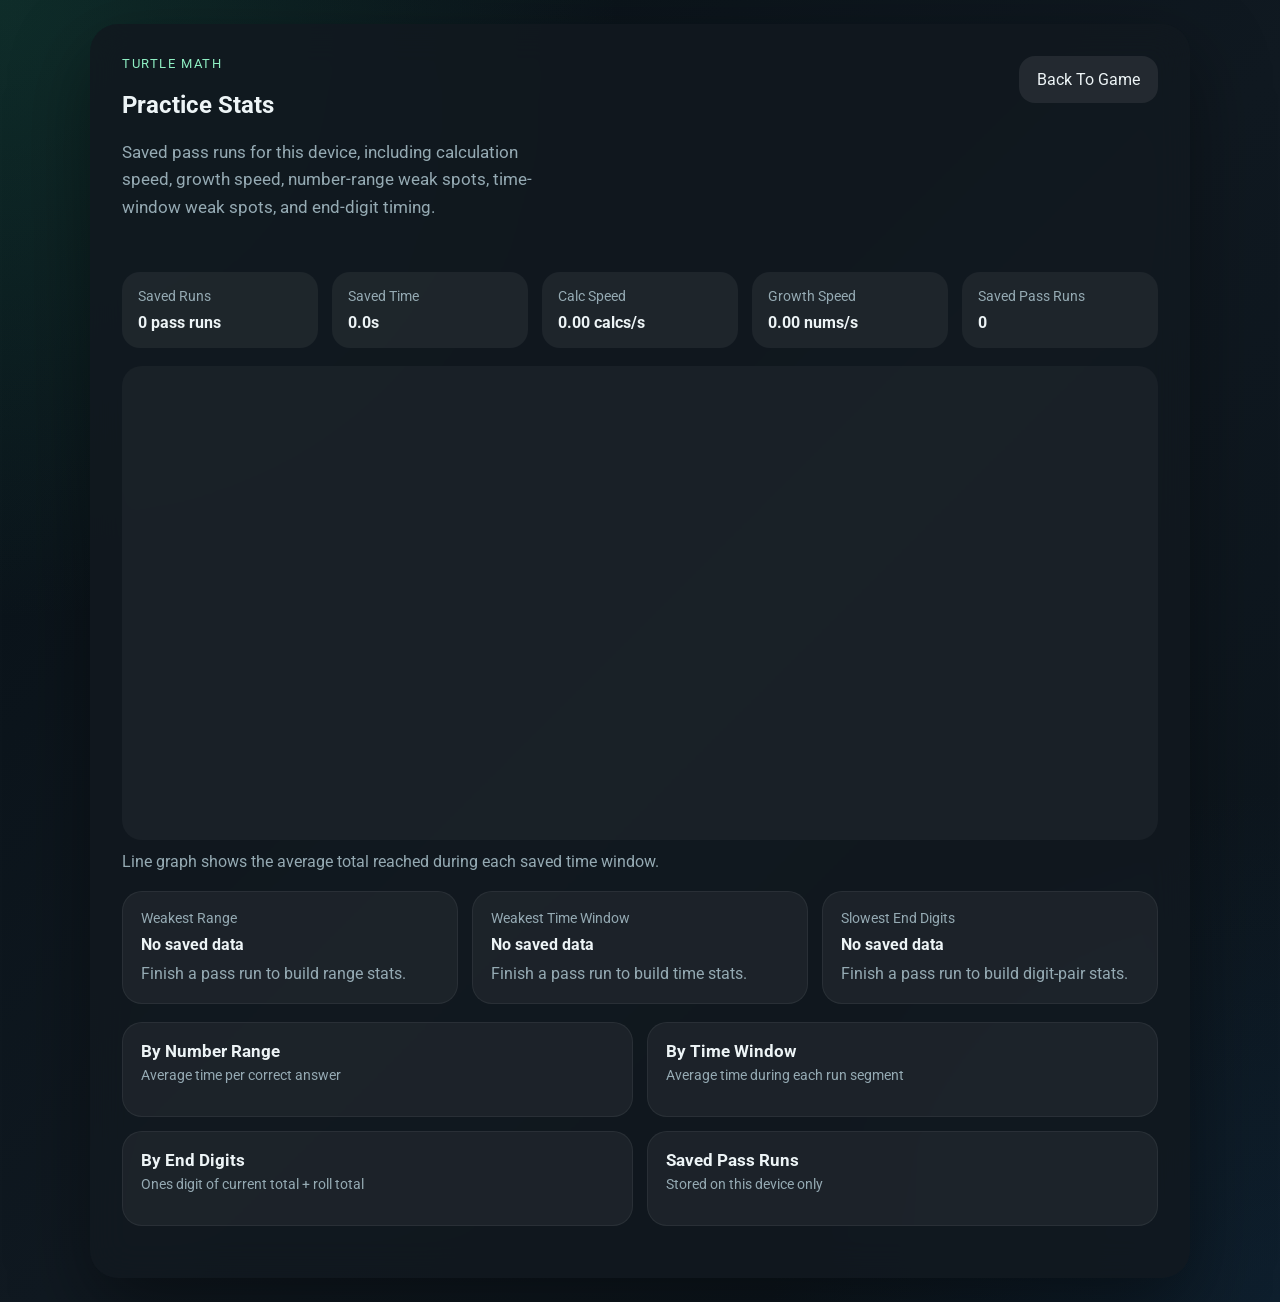
==== stats.html @ 2360abf2 "statistic and setting polished" ====
<!DOCTYPE html>
<html lang="en">
  <head>
    <meta charset="UTF-8" />
    <meta name="viewport" content="width=device-width, initial-scale=1.0" />
    <title>Turtle Math Stats</title>
    <link rel="preconnect" href="https://fonts.googleapis.com" />
    <link rel="preconnect" href="https://fonts.gstatic.com" crossorigin />
    <link
      href="https://fonts.googleapis.com/css2?family=Roboto:wght@400;500;700&display=swap"
      rel="stylesheet"
    />
    <link rel="stylesheet" href="styles.css" />
  </head>
  <body>
    <main class="app-shell app-shell-top">
      <section class="panel stats-page-panel">
        <div class="stats-page-header">
          <div>
            <p class="eyebrow">Turtle Math</p>
            <h1>Practice Stats</h1>
            <p class="intro">
              Saved pass runs for this device, including calculation speed, growth speed,
              number-range weak spots, time-window weak spots, and end-digit timing.
            </p>
          </div>
          <div class="button-row">
            <a class="secondary-button stats-link-button" href="index.html">Back To Game</a>
          </div>
        </div>

        <div class="score-grid">
          <div class="score-chip">
            <span class="status-label" id="score-target-label">Saved Runs</span>
            <strong id="score-target">0 pass runs</strong>
          </div>
          <div class="score-chip">
            <span class="status-label" id="score-time-label">Saved Time</span>
            <strong id="score-time">0.0s</strong>
          </div>
          <div class="score-chip">
            <span class="status-label">Calc Speed</span>
            <strong id="score-calc-speed">0.00 calcs/s</strong>
          </div>
          <div class="score-chip">
            <span class="status-label">Growth Speed</span>
            <strong id="score-growth-speed">0.00 nums/s</strong>
          </div>
          <div class="score-chip">
            <span class="status-label">Saved Pass Runs</span>
            <strong id="score-pass-runs">0</strong>
          </div>
        </div>

        <div class="graph-wrap">
          <canvas id="speed-chart" width="720" height="320"></canvas>
        </div>
        <p class="graph-caption" id="graph-caption">
          Line graph shows the average total reached during each saved time window.
        </p>

        <div class="insight-grid">
          <div class="insight-card">
            <span class="status-label">Weakest Range</span>
            <strong id="weakest-range">No saved data</strong>
            <p id="weakest-range-detail">Finish a pass run to build range stats.</p>
          </div>
          <div class="insight-card">
            <span class="status-label">Weakest Time Window</span>
            <strong id="weakest-time-window">No saved data</strong>
            <p id="weakest-time-window-detail">Finish a pass run to build time stats.</p>
          </div>
          <div class="insight-card">
            <span class="status-label">Slowest End Digits</span>
            <strong id="weakest-digit-pair">No saved data</strong>
            <p id="weakest-digit-pair-detail">Finish a pass run to build digit-pair stats.</p>
          </div>
        </div>

        <div class="stats-detail-grid">
          <section class="stats-card">
            <div class="stats-card-header">
              <h3>By Number Range</h3>
              <span class="status-label">Average time per correct answer</span>
            </div>
            <div class="stats-table" id="range-stats-table"></div>
          </section>
          <section class="stats-card">
            <div class="stats-card-header">
              <h3>By Time Window</h3>
              <span class="status-label">Average time during each run segment</span>
            </div>
            <div class="stats-table" id="time-stats-table"></div>
          </section>
          <section class="stats-card">
            <div class="stats-card-header">
              <h3>By End Digits</h3>
              <span class="status-label">Ones digit of current total + roll total</span>
            </div>
            <div class="stats-table" id="digit-stats-table"></div>
          </section>
          <section class="stats-card">
            <div class="stats-card-header">
              <h3>Saved Pass Runs</h3>
              <span class="status-label">Stored on this device only</span>
            </div>
            <div class="stats-table" id="saved-runs-table"></div>
          </section>
        </div>
      </section>
    </main>

    <script src="script.js"></script>
  </body>
</html>
---- styles.css ----
:root {
  --bg: #0b1116;
  --panel: rgba(18, 25, 31, 0.88);
  --panel-soft: rgba(25, 35, 43, 0.9);
  --text: #edf4f6;
  --muted: #95aab3;
  --accent: #2fcf8f;
  --accent-dark: #12855a;
  --accent-soft: rgba(47, 207, 143, 0.16);
  --button-text: #08120d;
  --success: #63f4b0;
  --error: #ff7777;
  --shadow: 0 28px 80px rgba(0, 0, 0, 0.42);
}

* {
  box-sizing: border-box;
}

body {
  margin: 0;
  min-height: 100vh;
  font-family: "Roboto", sans-serif;
  color: var(--text);
  background:
    radial-gradient(circle at top left, rgba(46, 160, 120, 0.2), transparent 34%),
    radial-gradient(circle at bottom right, rgba(24, 65, 103, 0.24), transparent 28%),
    linear-gradient(135deg, #071016 0%, #101921 52%, #0b141b 100%);
}

body::before {
  content: "";
  position: fixed;
  inset: -20%;
  opacity: 0;
  pointer-events: none;
  background-image: url("turtle_headphone.png");
  background-repeat: repeat;
  background-size: 220px auto;
  background-position: 0 0;
  transform: translate3d(0, 0, 0) rotate(-18deg) scale(1.1);
  transition: opacity 220ms ease;
  will-change: transform;
  z-index: 0;
}

.app-shell {
  width: min(1100px, calc(100vw - 32px));
  margin: 0 auto;
  padding: 24px 0;
  min-height: 100vh;
  display: flex;
  align-items: center;
  position: relative;
  z-index: 1;
}

.app-shell-top {
  align-items: flex-start;
}

.panel {
  width: 100%;
  background: var(--panel);
  border-radius: 28px;
  box-shadow: var(--shadow);
  backdrop-filter: blur(18px);
}

.mode-panel {
  display: grid;
  grid-template-columns: 1.1fr 0.9fr;
  gap: 24px;
  padding: 32px;
  align-items: center;
}

.panel-copy h1 {
  margin: 0 0 12px;
  font-size: clamp(2.2rem, 4vw, 4rem);
  line-height: 0.95;
}

.eyebrow {
  margin: 0 0 10px;
  letter-spacing: 0.12em;
  text-transform: uppercase;
  color: #8eeec2;
  font-size: 0.82rem;
}

.intro {
  margin: 0 0 28px;
  max-width: 42ch;
  font-size: 1.08rem;
  line-height: 1.6;
  color: var(--muted);
}

.settings-panel {
  margin-top: 20px;
  margin-bottom: 20px;
  padding: 18px 20px;
  border-radius: 22px;
  background: linear-gradient(135deg, rgba(255, 255, 255, 0.05), rgba(47, 207, 143, 0.06));
  border: 1px solid rgba(255, 255, 255, 0.08);
}

.settings-grid {
  display: grid;
  grid-template-columns: repeat(2, 1fr);
  gap: 10px;
  margin-top: 12px;
}

.settings-toggle {
  font-size: 0.88rem;
  padding: 10px 14px;
  text-align: left;
}

.settings-toggle.active {
  background: linear-gradient(135deg, var(--accent) 0%, var(--accent-dark) 100%);
  color: var(--button-text);
  box-shadow: 0 8px 20px rgba(18, 133, 90, 0.28);
}

.keypad-button-negate {
  color: var(--accent);
  background: rgba(47, 207, 143, 0.08);
  border-color: rgba(47, 207, 143, 0.22);
  font-size: 1.2rem;
}

.mode-grid {
  display: grid;
  grid-template-columns: repeat(2, minmax(120px, 1fr));
  gap: 14px;
}

.stats-launch-panel {
  margin-top: 20px;
  padding: 18px 20px;
  border-radius: 22px;
  background: linear-gradient(135deg, rgba(255, 255, 255, 0.08), rgba(47, 207, 143, 0.08));
  border: 1px solid rgba(255, 255, 255, 0.08);
  display: grid;
  grid-template-columns: 1fr auto;
  gap: 16px;
  align-items: center;
}

.stats-launch-copy {
  margin: 0;
  color: var(--muted);
  line-height: 1.5;
}

.mode-button,
.primary-button,
.secondary-button {
  border: none;
  border-radius: 16px;
  padding: 14px 18px;
  font: inherit;
  font-size: 1rem;
  cursor: pointer;
  transition:
    transform 160ms ease,
    box-shadow 160ms ease,
    background 160ms ease;
}

.mode-button,
.primary-button {
  color: var(--button-text);
  background: linear-gradient(135deg, var(--accent) 0%, var(--accent-dark) 100%);
  box-shadow: 0 12px 24px rgba(18, 133, 90, 0.25);
}

.secondary-button {
  color: var(--text);
  background: rgba(255, 255, 255, 0.08);
}

.stats-link-button {
  display: inline-flex;
  align-items: center;
  justify-content: center;
  text-decoration: none;
}

.mode-button:hover,
.primary-button:hover,
.secondary-button:hover {
  transform: translateY(-1px);
}

.mode-button:disabled,
.primary-button:disabled {
  opacity: 0.55;
  cursor: not-allowed;
  transform: none;
}

.turtle-wrap,
.turtle-side {
  display: flex;
  align-items: center;
  justify-content: center;
}

.turtle-side {
  position: relative;
  overflow: hidden;
}

.turtle-art {
  width: min(100%, 360px);
  height: auto;
  filter: drop-shadow(0 18px 32px rgba(49, 64, 44, 0.18));
  position: relative;
  z-index: 1;
}

.turtle-confetti-layer,
.win-confetti-layer {
  pointer-events: none;
}

.turtle-confetti-layer {
  position: absolute;
  inset: 0;
  overflow: hidden;
  z-index: 2;
}

.win-confetti-layer {
  position: fixed;
  inset: 0;
  overflow: hidden;
  z-index: 12;
  opacity: 0;
  transition: opacity 180ms ease;
}

.win-confetti-layer.active {
  opacity: 1;
}

.confetti-piece {
  position: absolute;
  width: 12px;
  height: 18px;
  border-radius: 3px;
  background: var(--confetti-color, #ffd166);
  box-shadow: 0 2px 6px rgba(0, 0, 0, 0.18);
  opacity: 0;
  animation: confetti-fall var(--confetti-duration, 1200ms) ease-in forwards;
  animation-delay: var(--confetti-delay, 0ms);
}

.game-panel {
  padding: 24px;
}

.game-layout {
  display: grid;
  grid-template-columns: 280px 1fr;
  gap: 24px;
  align-items: center;
}

.game-main {
  display: grid;
  gap: 18px;
}

.status-row {
  display: grid;
  grid-template-columns: repeat(3, minmax(120px, 1fr));
  gap: 14px;
}

body.proper-turtle-mode .status-row {
  grid-template-columns: repeat(2, minmax(120px, 1fr));
}

.status-card,
.prompt-card,
.answer-form {
  background: var(--panel-soft);
  border-radius: 20px;
}

.status-card {
  padding: 18px;
}

.status-label {
  display: block;
  margin-bottom: 8px;
  color: var(--muted);
  font-size: 0.9rem;
}

.status-card strong {
  font-size: clamp(1.5rem, 2.2vw, 2rem);
}

.proper-roll-grid {
  display: grid;
  grid-template-columns: repeat(4, minmax(120px, 1fr));
  gap: 12px;
  margin-top: 18px;
}

.roll-panel {
  padding: 16px;
  border-radius: 18px;
  background: rgba(255, 255, 255, 0.05);
  border: 1px solid rgba(255, 255, 255, 0.06);
}

.roll-panel strong {
  display: block;
  font-size: clamp(1.6rem, 2.4vw, 2.3rem);
}

.roll-panel .die-face {
  margin-top: 2px;
}

.die-face-small {
  --die-size: clamp(58px, 7vw, 82px);
}

.die-face-small strong {
  font-size: clamp(1.2rem, 1.9vw, 1.7rem);
}

.die-face {
  --die-size: clamp(72px, 9vw, 104px);
  position: relative;
  width: var(--die-size);
  aspect-ratio: 1 / 1;
  display: grid;
  place-items: center;
  margin-top: 6px;
  color: #08120d;
  background: linear-gradient(135deg, #95ffd0 0%, var(--accent) 55%, var(--accent-dark) 100%);
  box-shadow:
    inset 0 1px 0 rgba(255, 255, 255, 0.3),
    0 14px 30px rgba(10, 31, 23, 0.4);
  transition:
    transform 140ms ease,
    box-shadow 140ms ease,
    filter 140ms ease;
}

.die-face strong {
  position: relative;
  z-index: 1;
  font-size: clamp(1.6rem, 2.4vw, 2.2rem);
  line-height: 1;
}

.die-face[data-sides="4"] {
  clip-path: polygon(50% 4%, 5% 96%, 95% 96%);
}

.die-face[data-sides="6"] {
  border-radius: 18px;
}

.die-face[data-sides="12"] {
  clip-path: polygon(50% 3%, 95% 36%, 77% 94%, 23% 94%, 5% 36%);
}

.die-face[data-sides="20"] {
  clip-path: polygon(25% 6%, 75% 6%, 96% 50%, 75% 94%, 25% 94%, 4% 50%);
}

.die-face.rolling {
  animation: die-pop 220ms ease;
}

.prompt-card {
  padding: 24px;
}

.prompt-card h2 {
  margin: 0 0 8px;
  font-size: clamp(1.6rem, 3vw, 2.3rem);
}

.prompt-card p {
  margin: 0;
  color: var(--muted);
}

.answer-form {
  padding: 20px;
}

.answer-form label {
  display: block;
  margin-bottom: 10px;
}

.answer-row,
.button-row {
  display: flex;
  gap: 12px;
  flex-wrap: wrap;
}

.answer-row input {
  flex: 1 1 220px;
  min-width: 0;
  border: 1px solid rgba(255, 255, 255, 0.08);
  border-radius: 14px;
  padding: 14px 16px;
  font: inherit;
  font-size: 1rem;
  color: var(--text);
  background: rgba(7, 14, 18, 0.9);
  transition:
    border-color 160ms ease,
    box-shadow 160ms ease,
    background 160ms ease,
    transform 160ms ease;
}

.answer-row input:focus {
  outline: none;
  border-color: rgba(99, 244, 176, 0.55);
  box-shadow: 0 0 0 4px rgba(47, 207, 143, 0.14);
}

.volume-row {
  display: grid;
  grid-template-columns: auto 1fr auto;
  gap: 12px;
  align-items: center;
  margin-top: 14px;
}

.volume-row label {
  margin: 0;
  color: var(--muted);
  white-space: nowrap;
}

.volume-row input[type="range"] {
  width: 100%;
  accent-color: var(--accent);
}

.volume-value {
  min-width: 3.25rem;
  text-align: right;
  color: var(--text);
  font-variant-numeric: tabular-nums;
}

.mobile-keypad-button {
  margin-top: 14px;
  width: 100%;
}

.keypad-wrap {
  display: grid;
  grid-template-columns: repeat(3, minmax(0, 1fr));
  gap: 10px;
  margin-top: 14px;
}

.keypad-button {
  border: 1px solid rgba(255, 255, 255, 0.08);
  border-radius: 14px;
  padding: 12px;
  font: inherit;
  font-size: 1rem;
  color: var(--text);
  background: rgba(255, 255, 255, 0.06);
  cursor: pointer;
  transition:
    transform 120ms ease,
    background 120ms ease,
    border-color 120ms ease;
}

.keypad-button:hover {
  transform: translateY(-1px);
  background: rgba(255, 255, 255, 0.1);
}

.keypad-button:disabled {
  opacity: 0.45;
  cursor: not-allowed;
  transform: none;
}

.keypad-button-wide {
  font-size: 0.95rem;
}

.message {
  min-height: 1.5em;
  margin: 0;
  font-size: 1rem;
  color: var(--muted);
}

.message.success {
  color: var(--success);
}

.message.error {
  color: var(--error);
}

.answer-form.success-flash {
  animation: success-flash 420ms ease;
}

.answer-form.success-flash input {
  border-color: rgba(99, 244, 176, 0.75);
  box-shadow: 0 0 0 5px rgba(47, 207, 143, 0.16);
  transform: scale(1.01);
}

.modal {
  position: fixed;
  inset: 0;
  background: rgba(3, 8, 12, 0.68);
  display: grid;
  place-items: center;
  padding: 20px;
}

.modal-card {
  width: min(900px, 100%);
  background: rgba(10, 18, 24, 0.96);
  border-radius: 28px;
  box-shadow: var(--shadow);
  padding: 28px;
}

.stats-page-panel {
  padding: 32px;
}

.stats-page-header {
  display: flex;
  justify-content: space-between;
  gap: 16px;
  align-items: flex-start;
  margin-bottom: 22px;
}

.modal-card h2 {
  margin: 0 0 16px;
  font-size: clamp(1.8rem, 3vw, 2.5rem);
}

.score-grid {
  display: grid;
  grid-template-columns: repeat(auto-fit, minmax(140px, 1fr));
  gap: 14px;
  margin-bottom: 18px;
}

.score-chip {
  background: rgba(255, 255, 255, 0.06);
  border-radius: 18px;
  padding: 16px;
}

.graph-wrap {
  background: rgba(255, 255, 255, 0.04);
  border-radius: 20px;
  padding: 12px;
}

#speed-chart {
  width: 100%;
  height: auto;
  display: block;
}

.graph-caption {
  color: var(--muted);
  margin: 12px 0 20px;
}

.insight-grid,
.stats-detail-grid {
  display: grid;
  gap: 14px;
}

.insight-grid {
  grid-template-columns: repeat(3, minmax(0, 1fr));
  margin-bottom: 18px;
}

.insight-card,
.stats-card {
  background: rgba(255, 255, 255, 0.05);
  border: 1px solid rgba(255, 255, 255, 0.06);
  border-radius: 20px;
}

.insight-card {
  padding: 18px;
}

.insight-card strong,
.stats-card h3 {
  display: block;
  margin: 0 0 8px;
}

.insight-card p {
  margin: 0;
  color: var(--muted);
  line-height: 1.45;
}

.stats-detail-grid {
  grid-template-columns: repeat(2, minmax(0, 1fr));
  margin-bottom: 20px;
}

.stats-card {
  padding: 18px;
}

.stats-card-header {
  margin-bottom: 14px;
}

.stats-card-header h3 {
  margin: 0 0 6px;
  font-size: 1.05rem;
}

.stats-table {
  display: grid;
  gap: 10px;
}

.stats-row {
  display: grid;
  gap: 8px;
  padding: 12px 14px;
  border-radius: 16px;
  background: rgba(8, 16, 22, 0.78);
  border: 1px solid rgba(255, 255, 255, 0.06);
}

.stats-row strong {
  font-size: 1rem;
}

.stats-row span {
  color: var(--muted);
  font-size: 0.94rem;
}

.stats-empty {
  margin: 0;
  color: var(--muted);
}

.hidden {
  display: none;
}

@keyframes success-flash {
  0% {
    background: var(--panel-soft);
  }

  40% {
    background: rgba(47, 207, 143, 0.18);
  }

  100% {
    background: var(--panel-soft);
  }
}

@keyframes die-pop {
  0% {
    transform: scale(0.92);
    filter: brightness(0.94);
  }

  65% {
    transform: scale(1.04);
    filter: brightness(1.08);
  }

  100% {
    transform: scale(1);
    filter: brightness(1);
  }
}

@keyframes confetti-fall {
  0% {
    opacity: 0;
    transform: translate3d(0, -18px, 0) rotate(0deg) scale(0.8);
  }

  12% {
    opacity: 1;
  }

  100% {
    opacity: 0;
    transform:
      translate3d(var(--confetti-x, 0px), 260px, 0)
      rotate(var(--confetti-rotate, 540deg))
      scale(1);
  }
}

body.proper-turtle-mode {
  --accent: #ff6666;
  --accent-dark: #b61f34;
  --accent-soft: rgba(255, 102, 102, 0.2);
  --button-text: #fff3f1;
  --success: #ffb0b0;
}

body.proper-turtle-mode::before {
  opacity: 0.12;
  animation: turtle-scan 14s linear infinite;
}

body.proper-turtle-mode .secondary-button {
  color: var(--button-text);
  background: linear-gradient(135deg, rgba(255, 102, 102, 0.9) 0%, rgba(182, 31, 52, 0.9) 100%);
  box-shadow: 0 12px 24px rgba(130, 18, 34, 0.28);
}

@keyframes turtle-scan {
  0% {
    transform: translate3d(0, 0, 0) rotate(-18deg) scale(1.1);
  }

  100% {
    transform: translate3d(220px, 0, 0) rotate(-18deg) scale(1.1);
  }
}

@media (max-width: 860px) {
  .mode-panel,
  .game-layout {
    grid-template-columns: 1fr;
  }

  .turtle-side {
    order: -1;
  }

  .proper-roll-grid {
    grid-template-columns: repeat(4, minmax(90px, 1fr));
  }
}

@media (max-width: 620px) {
  .app-shell {
    width: min(100vw - 20px, 1100px);
    padding: 10px 0;
  }

  .mode-panel,
  .game-panel {
    padding: 18px;
  }

  .stats-page-panel {
    padding: 18px;
  }

  .status-row,
  .mode-grid,
  .score-grid {
    grid-template-columns: 1fr;
  }

  .stats-launch-panel,
  .insight-grid,
  .stats-detail-grid,
  .stats-page-header {
    grid-template-columns: 1fr;
  }

  .stats-page-header {
    display: grid;
  }

  .proper-roll-grid {
    grid-template-columns: minmax(92px, 1fr) repeat(3, minmax(70px, 1fr));
    gap: 8px;
  }

  .roll-panel {
    padding: 12px;
  }

  .die-face-small {
    --die-size: clamp(48px, 13vw, 60px);
  }

  .die-face-small strong {
    font-size: clamp(1rem, 3.5vw, 1.2rem);
  }

  .answer-row > *,
  .button-row > * {
    width: 100%;
  }

  .volume-row {
    grid-template-columns: 1fr;
  }

  .volume-value {
    text-align: left;
  }
}
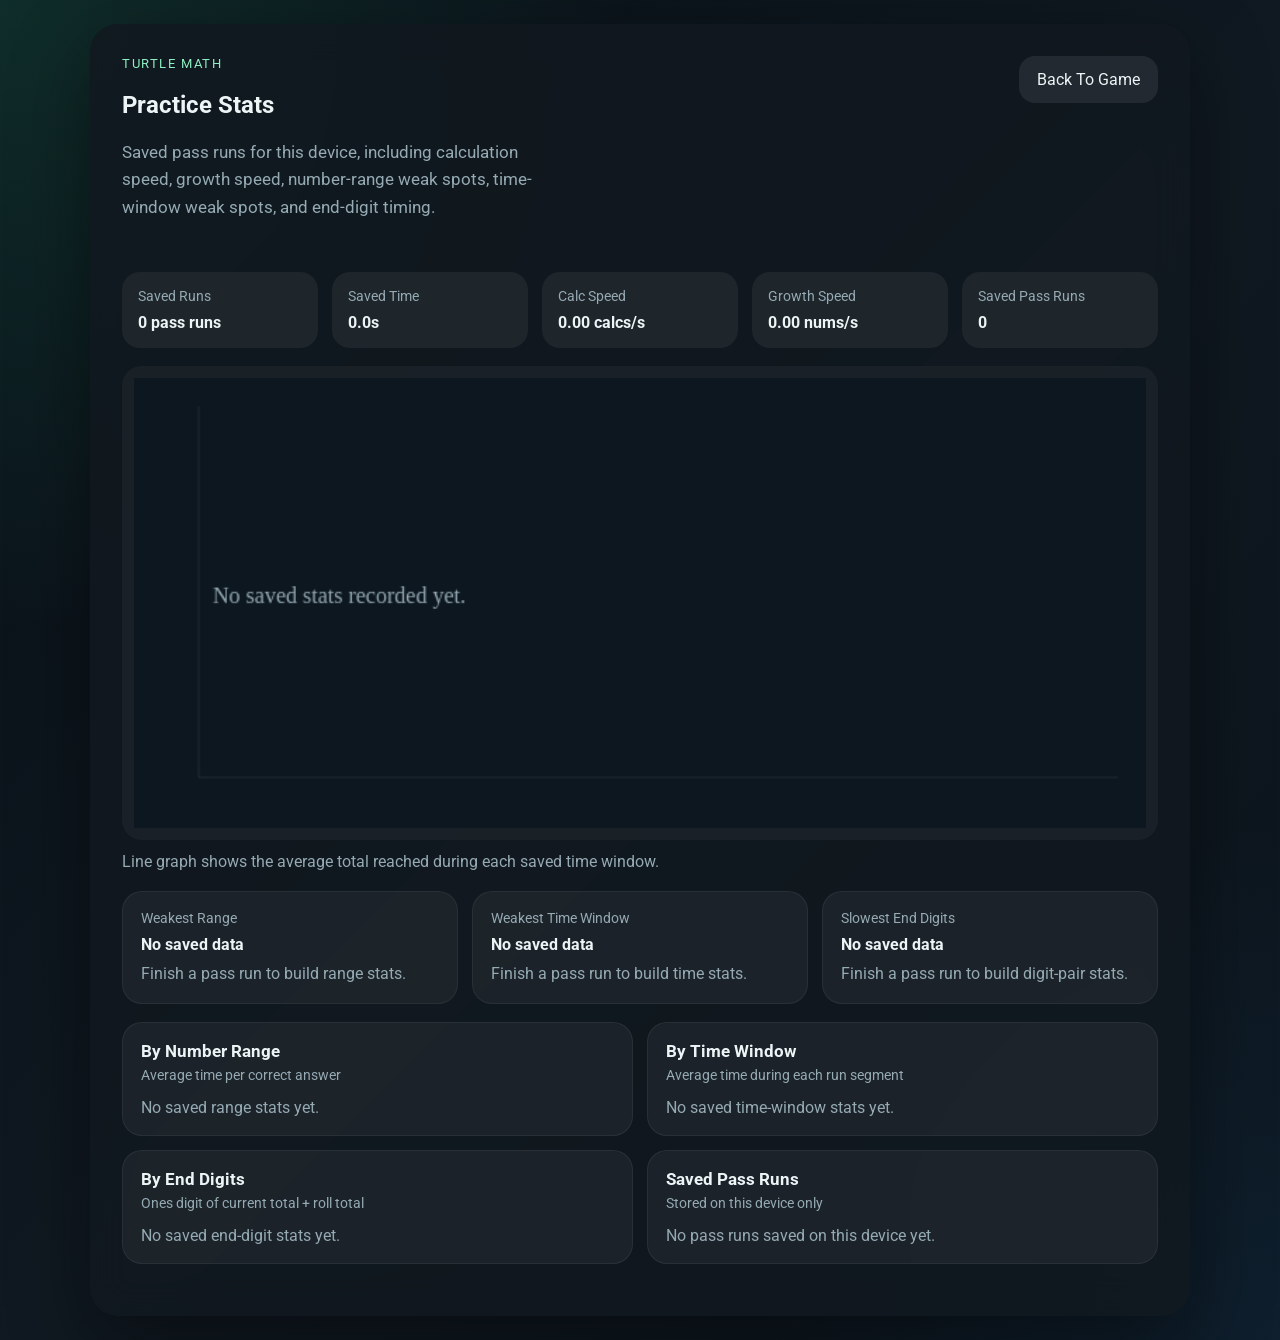
==== commit 50b2bc84: "setting and stats updated" ====
--- a/stats.html
+++ b/stats.html
@@ -47,7 +47,7 @@
             <strong id="score-growth-speed">0.00 nums/s</strong>
           </div>
           <div class="score-chip">
-            <span class="status-label">Saved Pass Runs</span>
+            <span class="status-label" id="score-pass-runs-label">Saved Pass Runs</span>
             <strong id="score-pass-runs">0</strong>
           </div>
         </div>
--- a/styles.css
+++ b/styles.css
@@ -116,13 +116,37 @@
 .settings-toggle {
   font-size: 0.88rem;
   padding: 10px 14px;
+  display: flex;
+  align-items: center;
+  gap: 9px;
   text-align: left;
+}
+
+.settings-toggle::before {
+  content: "";
+  width: 15px;
+  height: 15px;
+  min-width: 15px;
+  border: 2px solid rgba(255, 255, 255, 0.3);
+  border-radius: 3px;
+  transition:
+    background 160ms ease,
+    border-color 160ms ease;
 }
 
 .settings-toggle.active {
   background: linear-gradient(135deg, var(--accent) 0%, var(--accent-dark) 100%);
   color: var(--button-text);
   box-shadow: 0 8px 20px rgba(18, 133, 90, 0.28);
+}
+
+.settings-toggle.active::before {
+  background: rgba(255, 255, 255, 0.9);
+  border-color: transparent;
+  background-image: url("data:image/svg+xml,%3Csvg xmlns='http://www.w3.org/2000/svg' viewBox='0 0 12 12'%3E%3Cpath d='M2 6l3 3 5-5' stroke='%23082010' stroke-width='2.2' fill='none' stroke-linecap='round' stroke-linejoin='round'/%3E%3C/svg%3E");
+  background-size: 10px;
+  background-repeat: no-repeat;
+  background-position: center;
 }
 
 .keypad-button-negate {
@@ -595,6 +619,10 @@
   margin: 12px 0 20px;
 }
 
+.run-stats-card {
+  margin-bottom: 20px;
+}
+
 .insight-grid,
 .stats-detail-grid {
   display: grid;
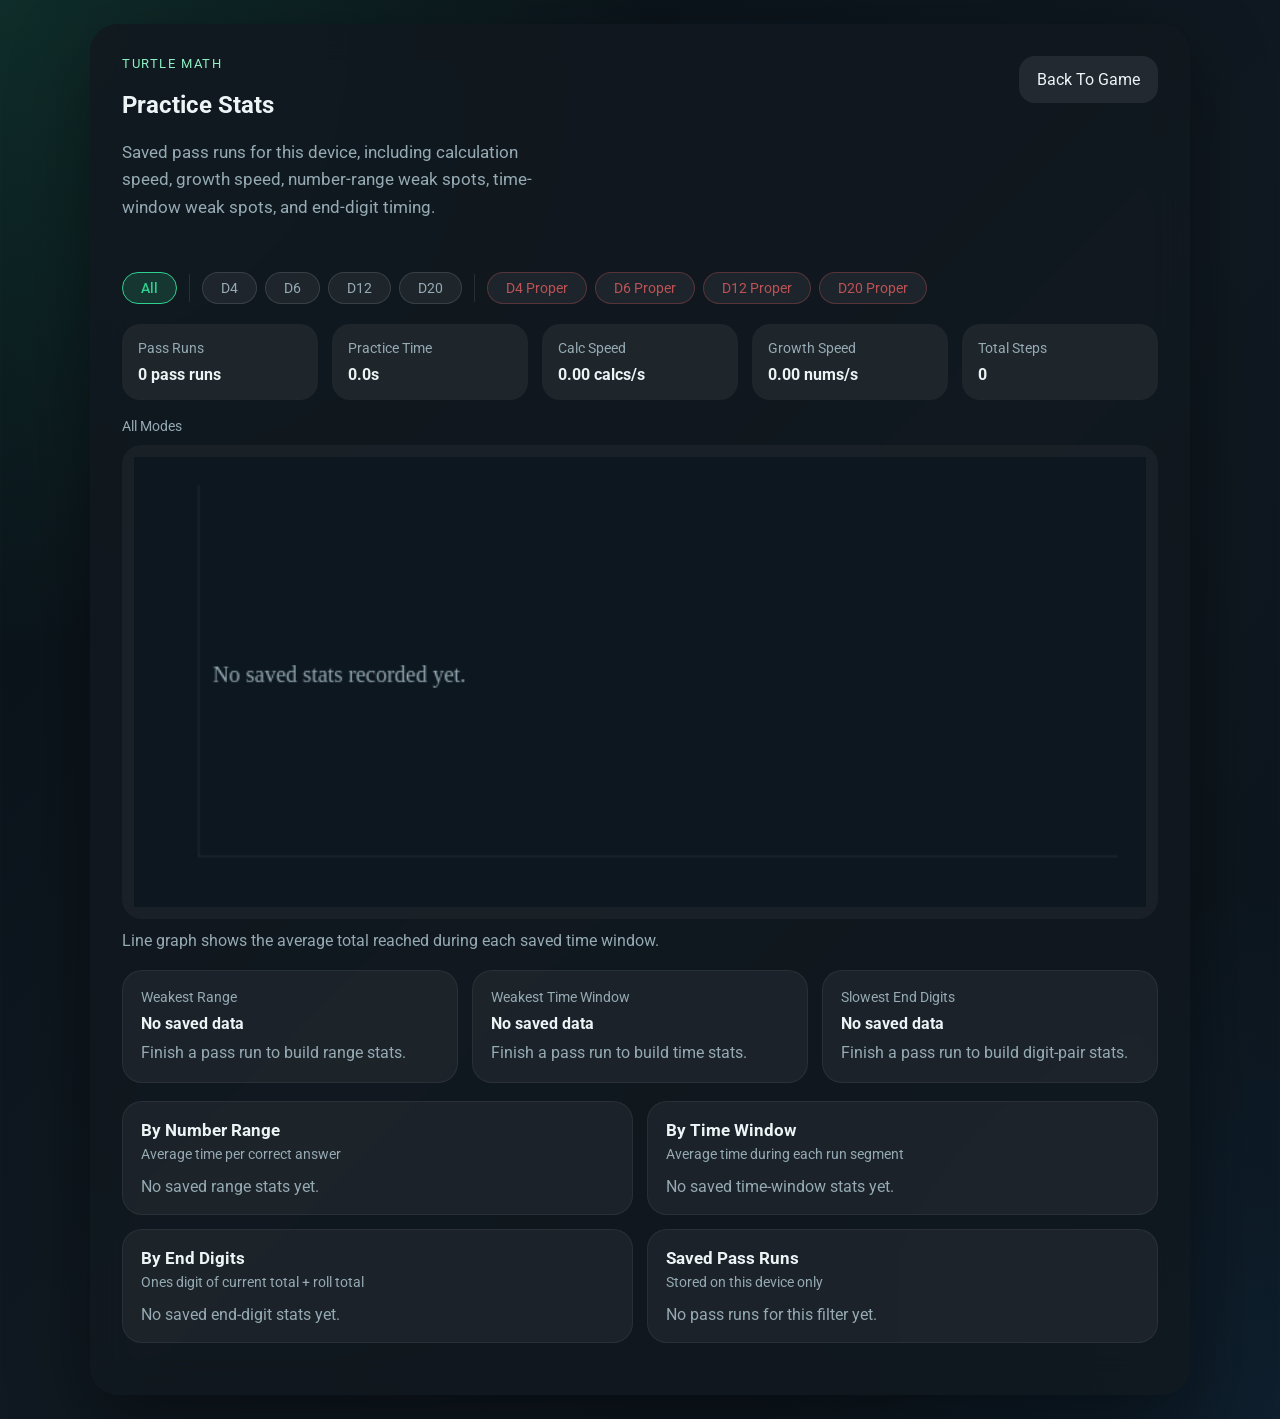
==== commit c26018af: "statistic polish" ====
--- a/stats.html
+++ b/stats.html
@@ -29,13 +29,27 @@
           </div>
         </div>
 
+        <div class="filter-row" id="stats-filter-row">
+          <button class="filter-pill active" data-filter="">All</button>
+          <span class="filter-divider"></span>
+          <button class="filter-pill" data-filter="4">D4</button>
+          <button class="filter-pill" data-filter="6">D6</button>
+          <button class="filter-pill" data-filter="12">D12</button>
+          <button class="filter-pill" data-filter="20">D20</button>
+          <span class="filter-divider"></span>
+          <button class="filter-pill filter-pill-proper" data-filter="4-proper">D4 Proper</button>
+          <button class="filter-pill filter-pill-proper" data-filter="6-proper">D6 Proper</button>
+          <button class="filter-pill filter-pill-proper" data-filter="12-proper">D12 Proper</button>
+          <button class="filter-pill filter-pill-proper" data-filter="20-proper">D20 Proper</button>
+        </div>
+
         <div class="score-grid">
           <div class="score-chip">
             <span class="status-label" id="score-target-label">Saved Runs</span>
             <strong id="score-target">0 pass runs</strong>
           </div>
           <div class="score-chip">
-            <span class="status-label" id="score-time-label">Saved Time</span>
+            <span class="status-label" id="score-time-label">Practice Time</span>
             <strong id="score-time">0.0s</strong>
           </div>
           <div class="score-chip">
@@ -47,10 +61,12 @@
             <strong id="score-growth-speed">0.00 nums/s</strong>
           </div>
           <div class="score-chip">
-            <span class="status-label" id="score-pass-runs-label">Saved Pass Runs</span>
+            <span class="status-label" id="score-pass-runs-label">Total Steps</span>
             <strong id="score-pass-runs">0</strong>
           </div>
         </div>
+
+        <p class="stats-mode-label" id="stats-mode-label">All Modes</p>
 
         <div class="graph-wrap">
           <canvas id="speed-chart" width="720" height="320"></canvas>
--- a/styles.css
+++ b/styles.css
@@ -38,9 +38,9 @@
   background-repeat: repeat;
   background-size: 220px auto;
   background-position: 0 0;
-  transform: translate3d(0, 0, 0) rotate(-18deg) scale(1.1);
+  transform: rotate(-18deg) scale(1.1);
   transition: opacity 220ms ease;
-  will-change: transform;
+  will-change: background-position;
   z-index: 0;
 }
 
@@ -576,6 +576,63 @@
   padding: 32px;
 }
 
+.filter-row {
+  display: flex;
+  flex-wrap: wrap;
+  gap: 8px;
+  margin-bottom: 20px;
+}
+
+.filter-pill {
+  padding: 7px 18px;
+  border-radius: 20px;
+  border: 1px solid rgba(255, 255, 255, 0.12);
+  background: rgba(255, 255, 255, 0.06);
+  color: var(--muted);
+  font-size: 0.88rem;
+  font-family: inherit;
+  cursor: pointer;
+  transition:
+    background 120ms,
+    color 120ms,
+    border-color 120ms;
+}
+
+.filter-pill:hover {
+  background: rgba(255, 255, 255, 0.1);
+  color: var(--text);
+}
+
+.filter-pill.active {
+  background: var(--accent-soft);
+  border-color: var(--accent);
+  color: var(--accent);
+  font-weight: 500;
+}
+
+.filter-pill-proper {
+  border-color: rgba(255, 102, 102, 0.25);
+  color: rgba(255, 102, 102, 0.7);
+}
+
+.filter-pill-proper:hover {
+  background: rgba(255, 102, 102, 0.1);
+  color: #ff6666;
+}
+
+.filter-pill-proper.active {
+  background: rgba(255, 102, 102, 0.15);
+  border-color: #ff6666;
+  color: #ff6666;
+}
+
+.filter-divider {
+  width: 1px;
+  align-self: stretch;
+  background: rgba(255, 255, 255, 0.1);
+  margin: 2px 4px;
+}
+
 .stats-page-header {
   display: flex;
   justify-content: space-between;
@@ -602,6 +659,12 @@
   padding: 16px;
 }
 
+.stats-mode-label {
+  margin: 0 0 10px;
+  color: var(--muted);
+  font-size: 0.9rem;
+}
+
 .graph-wrap {
   background: rgba(255, 255, 255, 0.04);
   border-radius: 20px;
@@ -770,6 +833,7 @@
   animation: turtle-scan 14s linear infinite;
 }
 
+
 body.proper-turtle-mode .secondary-button {
   color: var(--button-text);
   background: linear-gradient(135deg, rgba(255, 102, 102, 0.9) 0%, rgba(182, 31, 52, 0.9) 100%);
@@ -778,11 +842,11 @@
 
 @keyframes turtle-scan {
   0% {
-    transform: translate3d(0, 0, 0) rotate(-18deg) scale(1.1);
+    background-position: 0 0;
   }
 
   100% {
-    transform: translate3d(220px, 0, 0) rotate(-18deg) scale(1.1);
+    background-position: 220px 0;
   }
 }
 
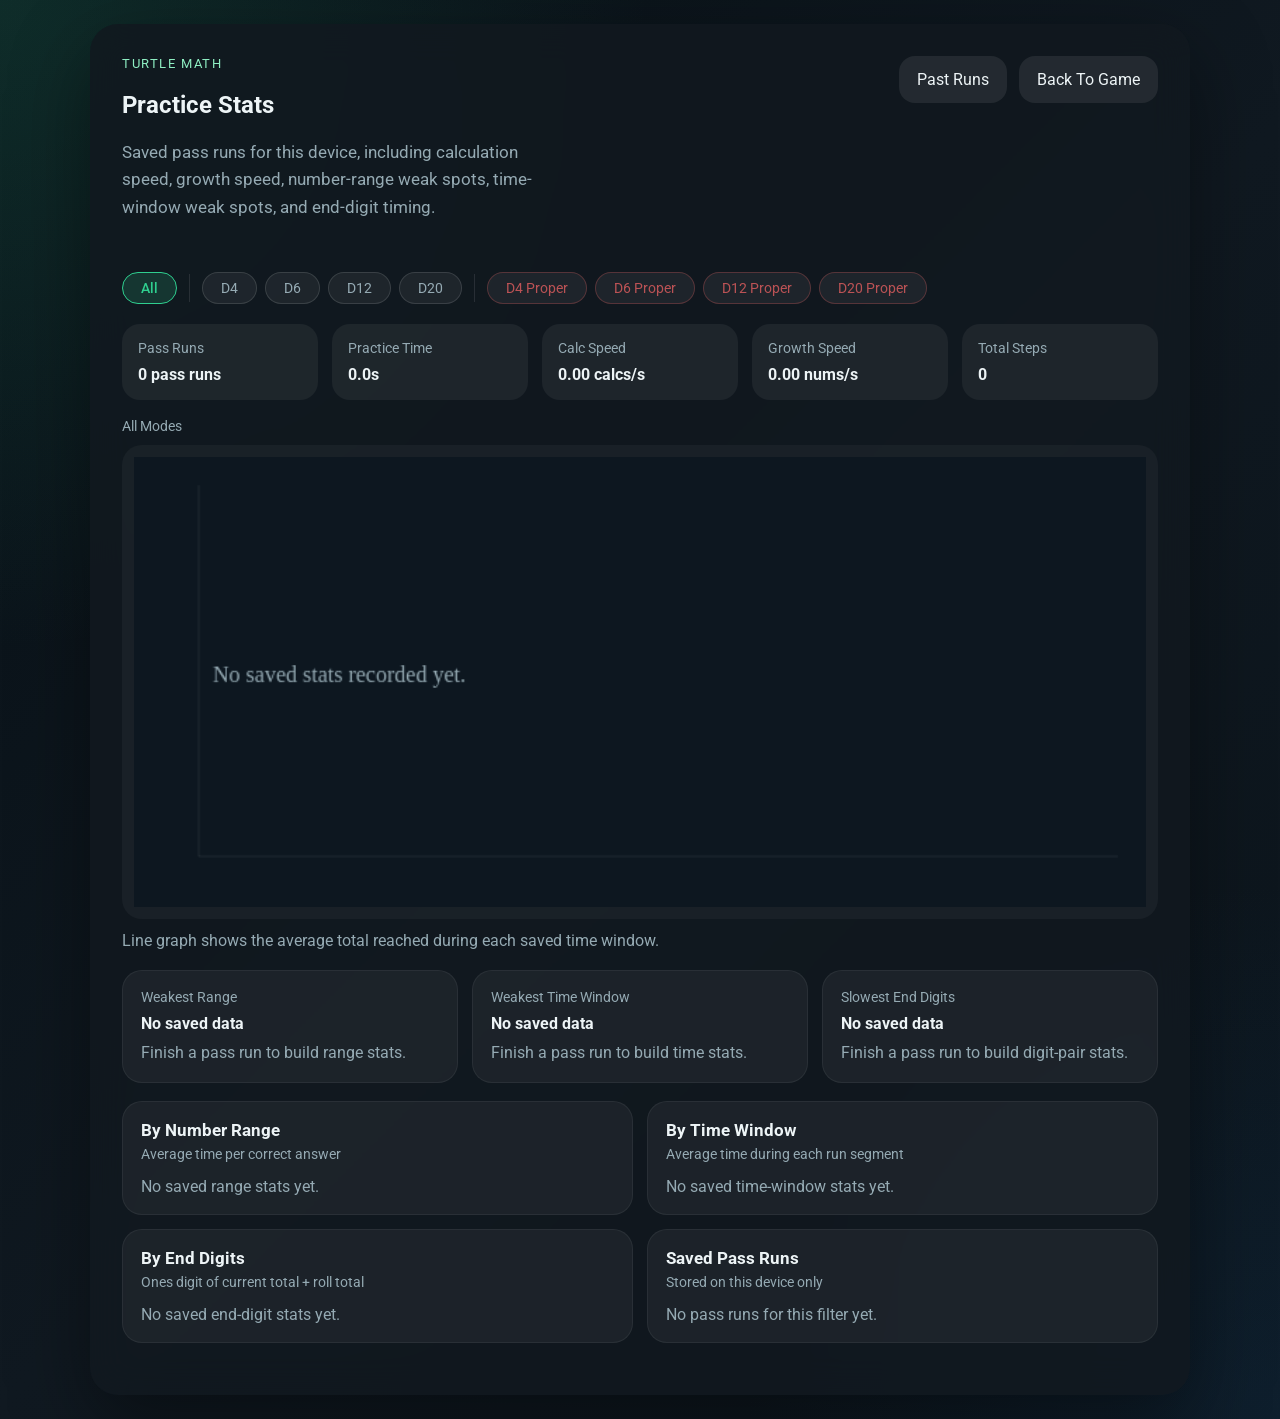
==== commit 36095e8b: "repo reorganized, past run added" ====
--- a/stats.html
+++ b/stats.html
@@ -25,6 +25,7 @@
             </p>
           </div>
           <div class="button-row">
+            <button class="secondary-button" id="open-past-runs-button">Past Runs</button>
             <a class="secondary-button stats-link-button" href="index.html">Back To Game</a>
           </div>
         </div>
@@ -126,6 +127,45 @@
       </section>
     </main>
 
+    <div id="past-runs-modal" class="past-runs-modal hidden" role="dialog" aria-modal="true" aria-label="Past Runs">
+      <div class="past-runs-backdrop" id="past-runs-backdrop"></div>
+      <div class="past-runs-panel panel">
+
+        <!-- List view -->
+        <div id="past-runs-list-view">
+          <div class="past-runs-modal-header">
+            <div>
+              <h2>Past Runs</h2>
+              <p class="stats-mode-label" id="past-runs-filter-label"></p>
+            </div>
+            <button class="secondary-button" id="close-past-runs-button">Close</button>
+          </div>
+          <div class="stats-table" id="past-runs-list"></div>
+        </div>
+
+        <!-- Detail view -->
+        <div id="past-run-detail-view" class="hidden">
+          <div class="past-runs-modal-header">
+            <div>
+              <h2 id="past-run-title"></h2>
+              <p class="stats-mode-label" id="past-run-date"></p>
+            </div>
+            <div class="button-row">
+              <button class="secondary-button" id="back-to-runs-button">← Back</button>
+              <button class="secondary-button" id="close-past-run-detail-button">Close</button>
+            </div>
+          </div>
+          <div class="score-grid" id="past-run-chips"></div>
+          <div class="graph-wrap" style="margin-top:16px">
+            <canvas id="past-run-chart" width="720" height="260" aria-label="Run chart"></canvas>
+          </div>
+          <p class="graph-caption">Seconds spent on each correct answer in this run.</p>
+          <div class="stats-table" id="past-run-steps-table"></div>
+        </div>
+
+      </div>
+    </div>
+
     <script src="script.js"></script>
   </body>
 </html>
--- a/styles.css
+++ b/styles.css
@@ -34,7 +34,7 @@
   inset: -20%;
   opacity: 0;
   pointer-events: none;
-  background-image: url("turtle_headphone.png");
+  background-image: url("assets/turtle_headphone.png");
   background-repeat: repeat;
   background-size: 220px auto;
   background-position: 0 0;
@@ -555,20 +555,7 @@
   transform: scale(1.01);
 }
 
-.modal {
-  position: fixed;
-  inset: 0;
-  background: rgba(3, 8, 12, 0.68);
-  display: grid;
-  place-items: center;
-  padding: 20px;
-}
-
-.modal-card {
-  width: min(900px, 100%);
-  background: rgba(10, 18, 24, 0.96);
-  border-radius: 28px;
-  box-shadow: var(--shadow);
+.score-panel {
   padding: 28px;
 }
 
@@ -770,6 +757,58 @@
   display: none;
 }
 
+/* Past Runs Modal */
+.past-runs-modal {
+  position: fixed;
+  inset: 0;
+  z-index: 200;
+  display: flex;
+  align-items: flex-start;
+  justify-content: center;
+  padding: 32px 16px 48px;
+  overflow-y: auto;
+}
+
+.past-runs-modal.hidden {
+  display: none;
+}
+
+.past-runs-backdrop {
+  position: fixed;
+  inset: 0;
+  background: rgba(0, 0, 0, 0.65);
+  z-index: -1;
+}
+
+.past-runs-panel {
+  width: min(860px, 100%);
+  padding: 28px;
+  position: relative;
+}
+
+.past-runs-modal-header {
+  display: flex;
+  align-items: flex-start;
+  justify-content: space-between;
+  gap: 16px;
+  margin-bottom: 20px;
+}
+
+.past-runs-modal-header h2 {
+  margin: 0 0 2px;
+  font-size: clamp(1.3rem, 2.5vw, 1.8rem);
+}
+
+.stats-row.run-list-row {
+  cursor: pointer;
+  transition: background 100ms, border-color 100ms;
+}
+
+.stats-row.run-list-row:hover {
+  background: rgba(47, 207, 143, 0.08);
+  border-color: rgba(47, 207, 143, 0.25);
+}
+
 @keyframes success-flash {
   0% {
     background: var(--panel-soft);
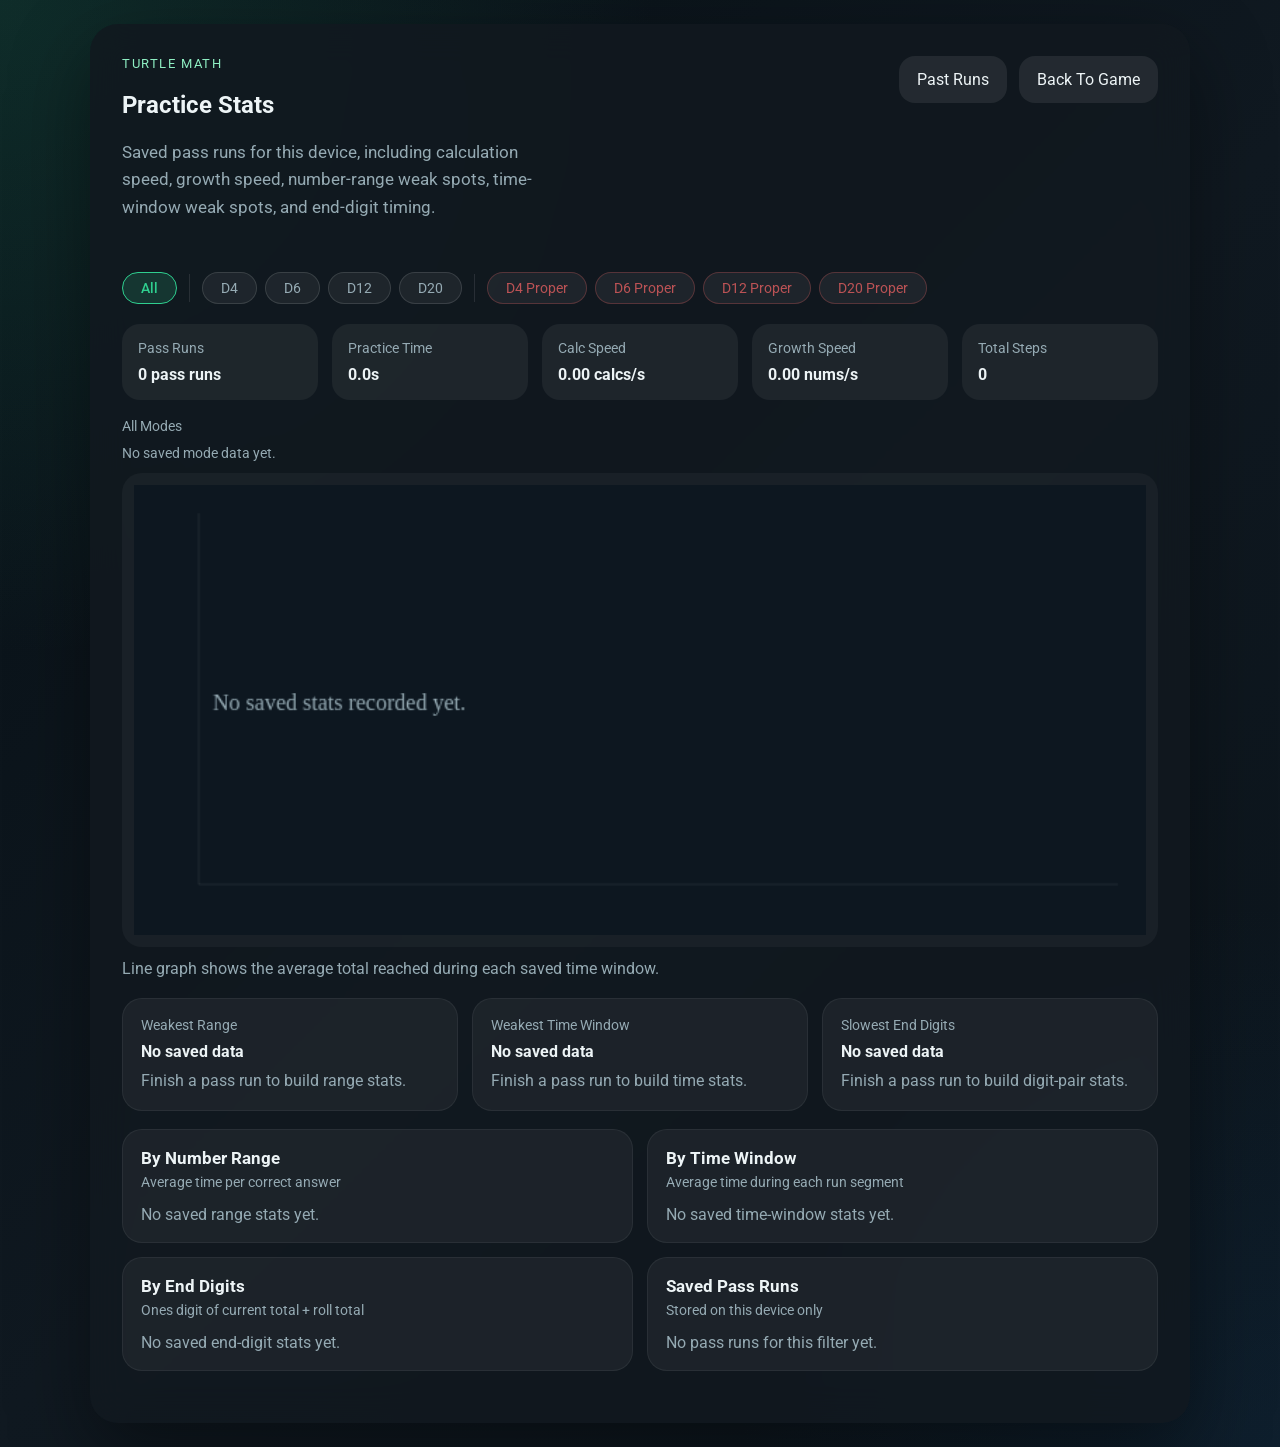
==== commit 7d0702ce: "emote added" ====
--- a/stats.html
+++ b/stats.html
@@ -68,6 +68,7 @@
         </div>
 
         <p class="stats-mode-label" id="stats-mode-label">All Modes</p>
+        <div class="mode-emote-bar" id="stats-mode-emotes" aria-label="Saved stats modes"></div>
 
         <div class="graph-wrap">
           <canvas id="speed-chart" width="720" height="320"></canvas>
@@ -156,6 +157,7 @@
             </div>
           </div>
           <div class="score-grid" id="past-run-chips"></div>
+          <div class="mode-emote-bar" id="past-run-mode-emotes" aria-label="Selected pass run modes"></div>
           <div class="graph-wrap" style="margin-top:16px">
             <canvas id="past-run-chart" width="720" height="260" aria-label="Run chart"></canvas>
           </div>
--- a/styles.css
+++ b/styles.css
@@ -178,6 +178,19 @@
   margin: 0;
   color: var(--muted);
   line-height: 1.5;
+}
+
+.creator-link-panel {
+  margin-top: 20px;
+}
+
+.creator-link-button {
+  width: 100%;
+  display: inline-flex;
+  align-items: center;
+  justify-content: center;
+  text-decoration: none;
+  text-align: center;
 }
 
 .mode-button,
@@ -652,6 +665,52 @@
   font-size: 0.9rem;
 }
 
+.mode-emote-bar {
+  display: flex;
+  flex-wrap: wrap;
+  gap: 10px;
+  margin: 0 0 12px;
+}
+
+.mode-emote-chip {
+  display: inline-flex;
+  align-items: center;
+  gap: 10px;
+  min-height: 48px;
+  padding: 10px 14px;
+  border-radius: 999px;
+  background: rgba(255, 255, 255, 0.06);
+  border: 1px solid rgba(255, 255, 255, 0.08);
+}
+
+.mode-emote-chip img {
+  width: 28px;
+  height: 28px;
+  object-fit: contain;
+  flex: 0 0 auto;
+}
+
+.mode-emote-copy {
+  display: flex;
+  flex-direction: column;
+  line-height: 1.1;
+}
+
+.mode-emote-copy strong {
+  font-size: 0.92rem;
+}
+
+.mode-emote-copy span {
+  color: var(--muted);
+  font-size: 0.76rem;
+}
+
+.mode-emote-empty {
+  margin: 0;
+  color: var(--muted);
+  font-size: 0.86rem;
+}
+
 .graph-wrap {
   background: rgba(255, 255, 255, 0.04);
   border-radius: 20px;
